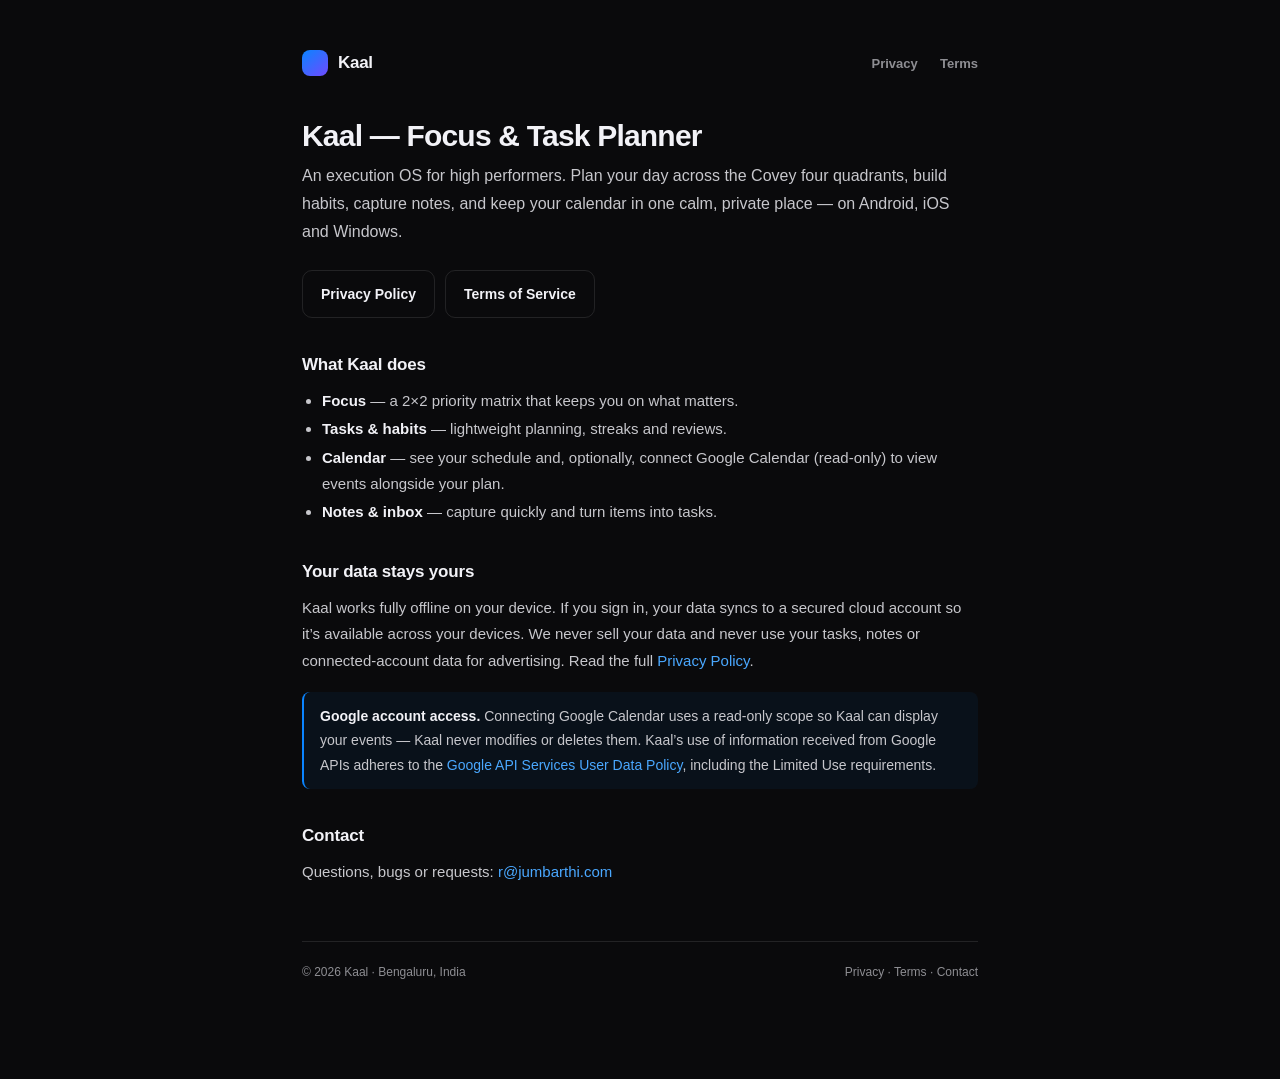
==== index.html @ ccc0f79a "Kaal site: privacy, terms, homepage for jumbarthi.com/kaal Public site for Google Play + OAuth conse" ====
<!DOCTYPE html>
<html lang="en">
<head>
  <meta charset="utf-8">
  <meta name="viewport" content="width=device-width, initial-scale=1">
  <title>jumbarthi.com</title>
  <!-- Apex landing. If you host a personal site at jumbarthi.com, replace or
       remove this file and keep only the /kaal/ folder. -->
  <meta http-equiv="refresh" content="0; url=/kaal/">
  <link rel="canonical" href="/kaal/">
</head>
<body>
  <p>Redirecting to <a href="/kaal/">/kaal</a>…</p>
</body>
</html>
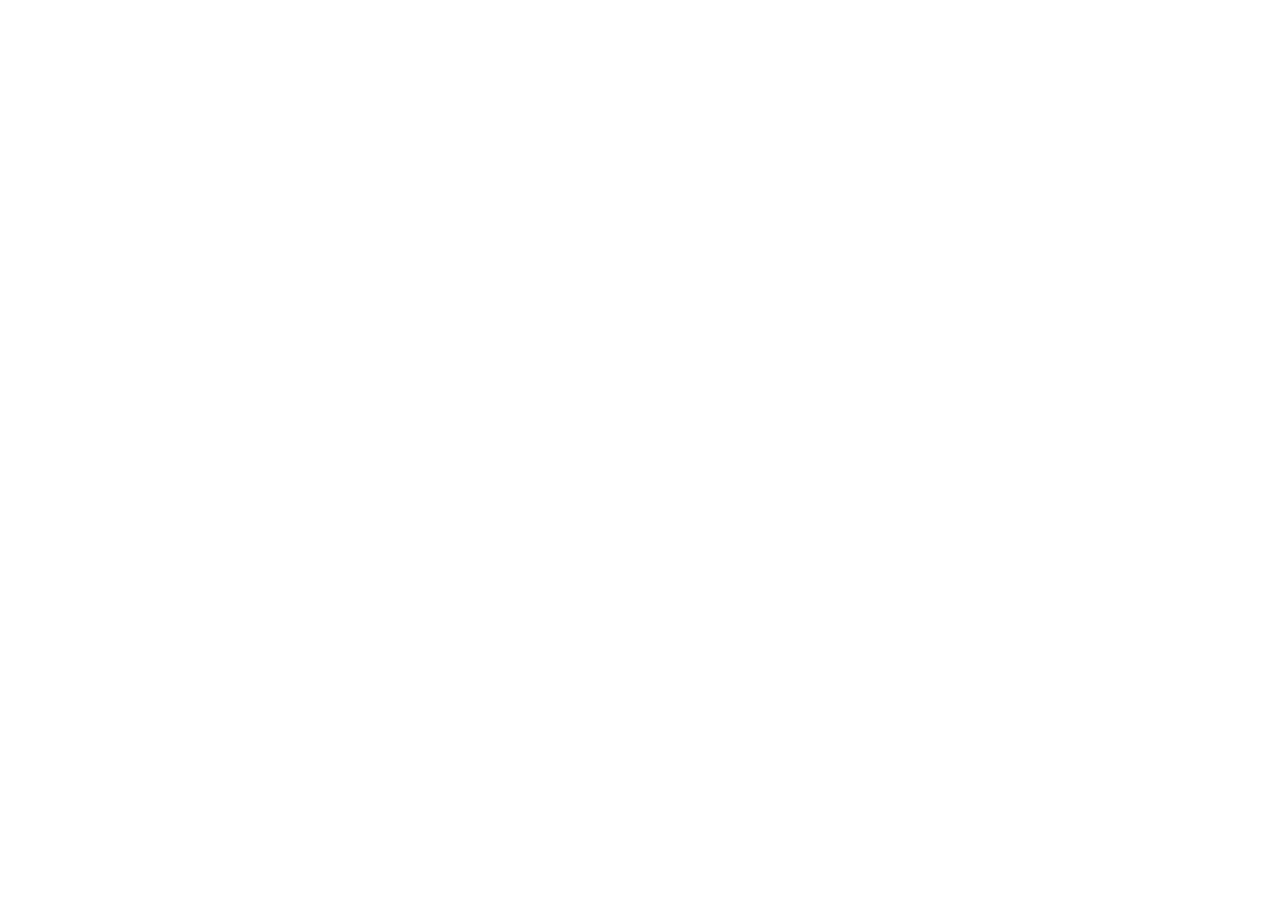
==== commit 09d28dbc: "Redirect apex jumbarthi.com to rajesh.jumbarthi.com /kaal/ and /taskera/ stay reachable directly at " ====
--- a/index.html
+++ b/index.html
@@ -4,12 +4,11 @@
   <meta charset="utf-8">
   <meta name="viewport" content="width=device-width, initial-scale=1">
   <title>jumbarthi.com</title>
-  <!-- Apex landing. If you host a personal site at jumbarthi.com, replace or
-       remove this file and keep only the /kaal/ folder. -->
-  <meta http-equiv="refresh" content="0; url=/kaal/">
-  <link rel="canonical" href="/kaal/">
+  <!-- Apex landing. Redirects to the personal site at rajesh.jumbarthi.com. -->
+  <meta http-equiv="refresh" content="0; url=https://rajesh.jumbarthi.com/">
+  <link rel="canonical" href="https://rajesh.jumbarthi.com/">
 </head>
 <body>
-  <p>Redirecting to <a href="/kaal/">/kaal</a>…</p>
+  <p>Redirecting to <a href="https://rajesh.jumbarthi.com/">rajesh.jumbarthi.com</a>…</p>
 </body>
 </html>
